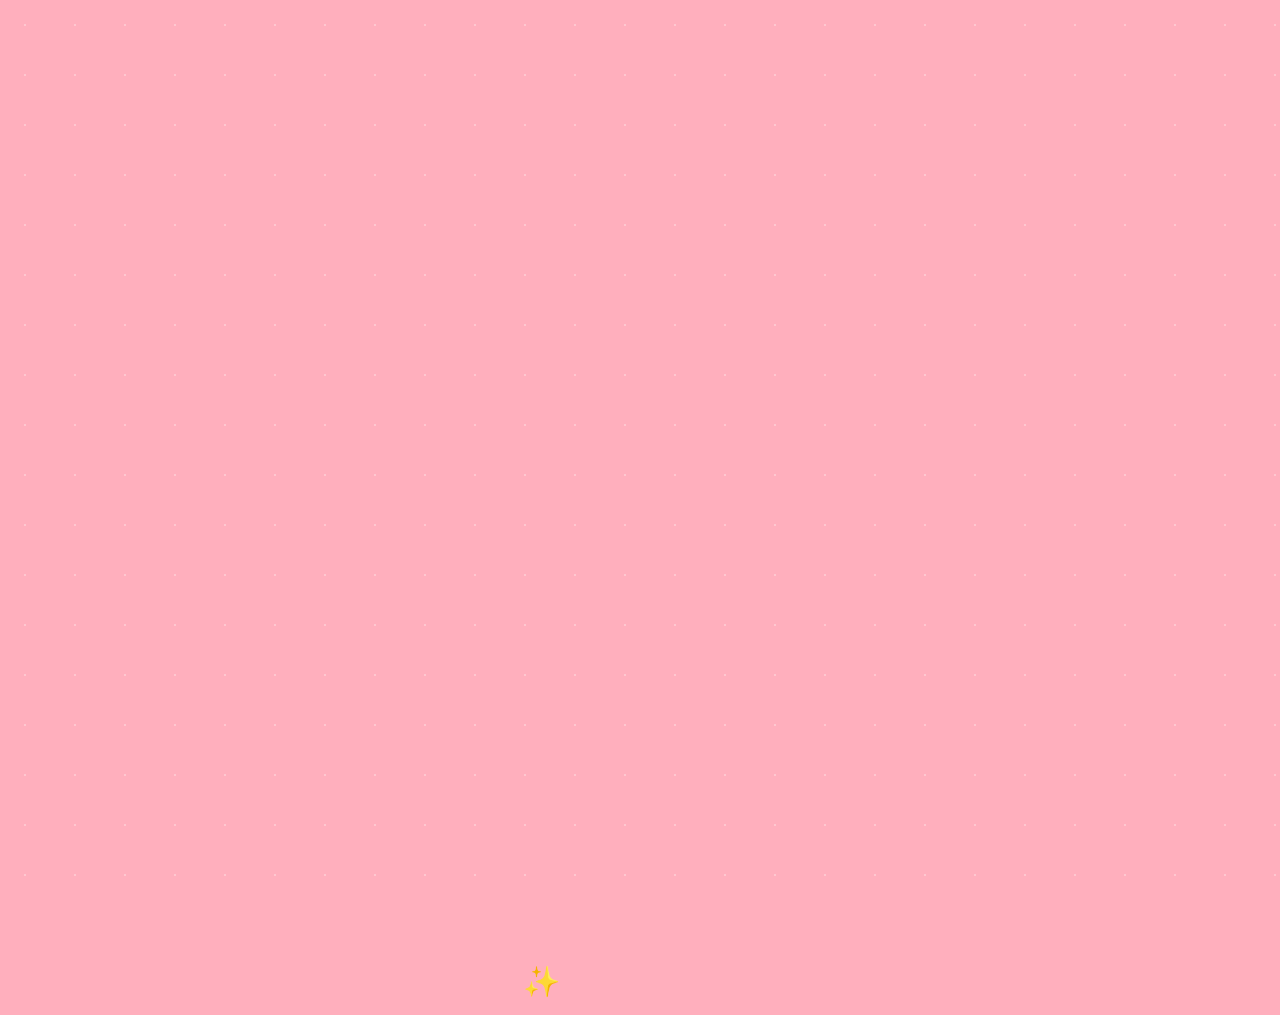
==== index.html @ 2f625940 "Lần commit đầu tiên" ====
<!DOCTYPE html>
<html lang="vi">
<head>
    <meta charset="UTF-8">
    <meta name="viewport" content="width=device-width, initial-scale=1.0">
    <title>Gửi Cún Iuuu ❤️</title>
    <link rel="stylesheet" href="style_intro.css">
</head>
<body>
    <div id="orientation-overlay">📱 Vui lòng xoay ngang máy để xem đẹp nhất nhé!</div>
    
    <div class="intro-container">
        <div class="photo-stream" id="photoStream"></div>
        <button id="btnStart" class="btn-next" style="display:none;" onclick="window.location.href='password.html'">
            Tiếp tục ❤️
        </button>
    </div>
    <script>
        const stream = document.getElementById('photoStream');
        const totalPhotos = 30;
        const interval = 0.6; // Thời gian cách nhau giữa mỗi ảnh (giây)

        // Tự động tạo 30 ảnh từ cun1.jpg đến cun30.jpg
        for (let i = 1; i <= totalPhotos; i++) {
            let img = document.createElement('img');
            img.src = `img/cun${i}.jpg`; // Tên file từ cun1 đến cun30
            img.className = 'moving-photo';
            
            // Cài đặt thuộc tính ngẫu nhiên cho mỗi ảnh
            img.style.animationDelay = `${(i - 1) * interval}s`;
            img.style.top = `${Math.random() * 75 + 5}vh`; // Vị trí dọc ngẫu nhiên từ 5% đến 80%
            
            // Kích thước và góc xoay lộn xộn
            const scale = 0.6 + Math.random() * 0.5;
            const rotate = Math.random() * 40 - 20;
            img.style.transform = `scale(${scale}) rotate(${rotate}deg)`;
            
            stream.appendChild(img);
        }

        // Tính toán thời gian để hiện nút "Tiếp tục" sau khi ảnh cuối cùng trôi qua một lúc
        const waitTime = (totalPhotos * interval) + 8; 
        setTimeout(() => {
            const btn = document.getElementById('btnStart');
            btn.style.display = 'block';
        }, waitTime * 1000);
        // Tạo bong bóng bay ngẫu nhiên
    setInterval(() => {
        const balloon = document.createElement('div');
        balloon.className = 'balloon';
        const icons = ['🎈', '💖', '✨', '🌸'];
        balloon.innerText = icons[Math.floor(Math.random() * icons.length)];
        balloon.style.left = Math.random() * 100 + 'vw';
        document.body.appendChild(balloon);
        setTimeout(() => balloon.remove(), 8000);
    }, 8000 / 10); // Tạo bong bóng liên tục
    </script>
</body>
</html>
---- style_intro.css ----
@import url('https://fonts.googleapis.com/css2?family=Quicksand:wght@700&display=swap');

body {
    margin: 0;
    background: #ffafbd;
    font-family: 'Quicksand', sans-serif;
    overflow: hidden;
    height: 100vh;
    display: flex;
    justify-content: center;
    align-items: center;
}

.intro-container {
    position: relative;
    width: 100%;
    height: 100%;
    display: flex;
    justify-content: center;
    align-items: center;
}

/* Định dạng ảnh trôi lộn xộn */
.moving-photo {
    position: absolute;
    width: 180px;
    height: auto;
    border: 6px solid white;
    border-radius: 8px;
    box-shadow: 0 8px 20px rgba(0,0,0,0.15);
    left: -350px; /* Xuất phát từ ngoài bên trái */
    opacity: 0;
    animation: slideRight 12s linear forwards;
    pointer-events: none; /* Không cho click vào ảnh đang bay */
}

@keyframes slideRight {
    0% { left: -350px; opacity: 0; }
    10% { opacity: 1; }
    90% { opacity: 1; }
    100% { left: 110vw; opacity: 0; } /* Trôi hết qua bên phải */
}

/* Nút Tiếp tục ở chính giữa */
.btn-next {
    position: absolute;
    z-index: 999;
    background: #d63384;
    color: white;
    border: none;
    padding: 18px 50px;
    border-radius: 40px;
    font-size: 1.5rem;
    font-weight: bold;
    cursor: pointer;
    box-shadow: 0 10px 25px rgba(214, 51, 132, 0.4);
    animation: popIn 0.8s cubic-bezier(0.175, 0.885, 0.32, 1.275);
}

@keyframes popIn {
    0% { transform: scale(0); opacity: 0; }
    100% { transform: scale(1); opacity: 1; }
}

.btn-next:hover {
    transform: scale(1.1);
    background: #e83e8c;
}

/* Thông báo xoay ngang máy */
#orientation-overlay {
    position: fixed;
    top: 0; left: 0; width: 100%; height: 100%;
    background: #ffafbd;
    color: white;
    display: none;
    justify-content: center;
    align-items: center;
    z-index: 10000;
    text-align: center;
    padding: 20px;
}

@media screen and (orientation: portrait) {
    #orientation-overlay { display: flex; }
}
/* Hiệu ứng hạt lấp lánh bay lơ lửng */
body::after {
    content: "";
    position: fixed;
    top: 0; left: 0;
    width: 100%; height: 100%;
    background-image: radial-gradient(circle, #fff 1px, transparent 1px);
    background-size: 50px 50px;
    opacity: 0.3;
    animation: sparkle 10s linear infinite;
    pointer-events: none;
    z-index: 1;
}

@keyframes sparkle {
    from { transform: translateY(0); }
    to { transform: translateY(-500px); }
}
.balloon {
        position: absolute; bottom: -100px; font-size: 30px;
        animation: floatUp 8s linear infinite; z-index: 1; pointer-events: none;
    }
 @keyframes floatUp {
        0% { transform: translateY(0) rotate(0deg); opacity: 1; }
        100% { transform: translateY(-120vh) rotate(20deg); opacity: 0; }
    }
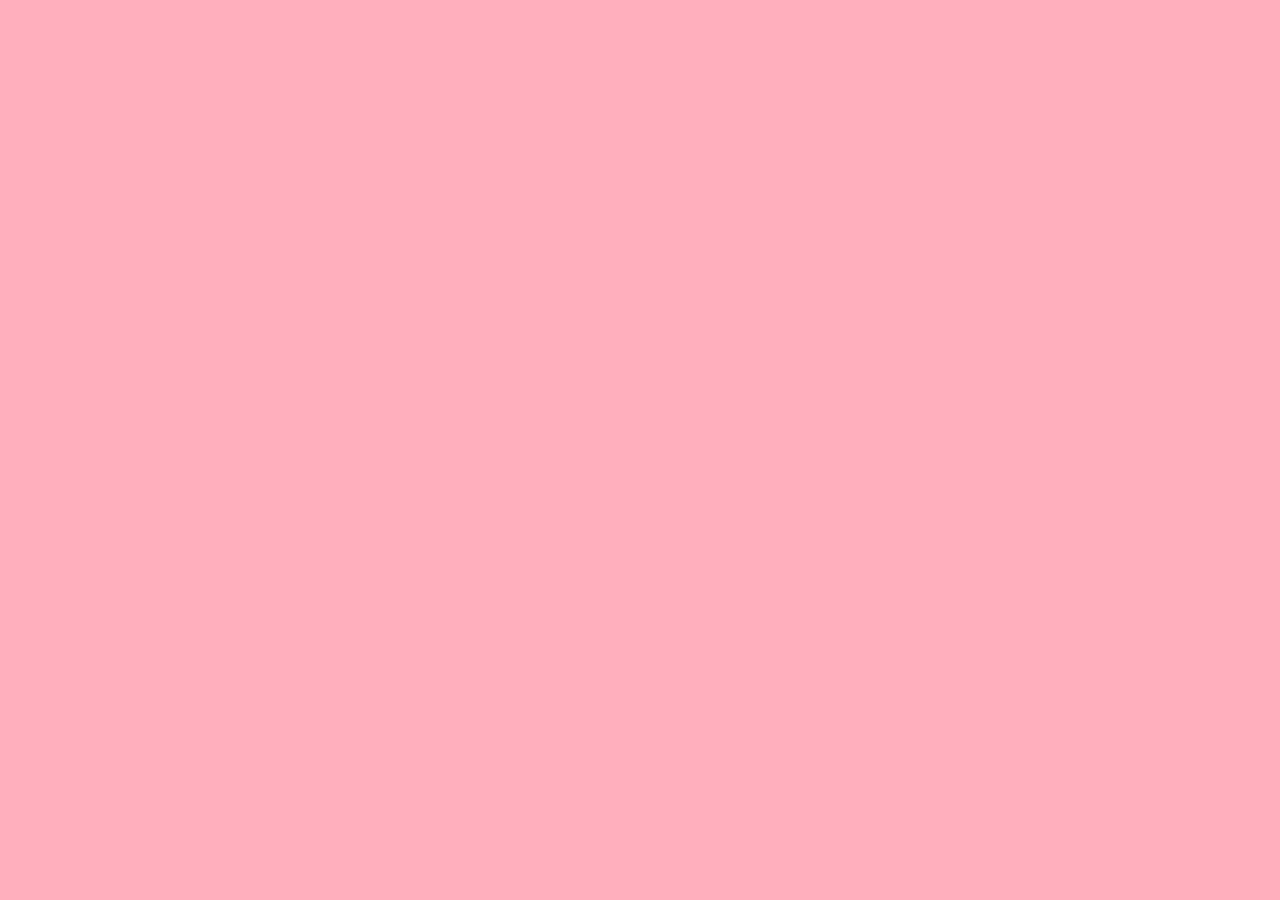
==== commit 4468f04a: "update code" ====
--- a/index.html
+++ b/index.html
@@ -2,58 +2,63 @@
 <html lang="vi">
 <head>
     <meta charset="UTF-8">
-    <meta name="viewport" content="width=device-width, initial-scale=1.0">
+    <meta name="viewport" content="width=device-width, initial-scale=1.0, maximum-scale=1.0, user-scalable=no">
     <title>Gửi Cún Iuuu ❤️</title>
     <link rel="stylesheet" href="style_intro.css">
 </head>
 <body>
-    <div id="orientation-overlay">📱 Vui lòng xoay ngang máy để xem đẹp nhất nhé!</div>
-    
-    <div class="intro-container">
-        <div class="photo-stream" id="photoStream"></div>
-        <button id="btnStart" class="btn-next" style="display:none;" onclick="window.location.href='password.html'">
+    <div class="intro-container" id="introContainer">
+        <button id="btnStart" class="btn-next" onclick="window.location.href='password.html'">
             Tiếp tục ❤️
         </button>
     </div>
+
     <script>
-        const stream = document.getElementById('photoStream');
-        const totalPhotos = 30;
-        const interval = 0.6; // Thời gian cách nhau giữa mỗi ảnh (giây)
+    const container = document.getElementById('introContainer');
+    const totalPhotos = 30;
+    
+    // Hàm tạo ảnh bay lộn xộn (Giữ nguyên như bản trước)
+    function spawnPhoto(index) {
+        const img = document.createElement('img');
+        img.src = `img/cun${index}.jpg`;
+        img.className = 'moving-photo';
+        
+        // Độ cao ngẫu nhiên
+        img.style.top = `${Math.random() * 75 + 5}vh`;
+        
+        // Tốc độ bay ngẫu nhiên (từ 15s đến 25s)
+        const duration = 15 + Math.random() * 10;
+        img.style.animationDuration = `${duration}s`;
+        
+        // Độ xoay ngẫu nhiên
+        img.style.transform = `rotate(${Math.random() * 40 - 20}deg)`;
+        
+        // Thời gian xuất hiện ngẫu nhiên để ảnh rải rác
+        img.style.animationDelay = `${Math.random() * 10}s`;
 
-        // Tự động tạo 30 ảnh từ cun1.jpg đến cun30.jpg
-        for (let i = 1; i <= totalPhotos; i++) {
-            let img = document.createElement('img');
-            img.src = `img/cun${i}.jpg`; // Tên file từ cun1 đến cun30
-            img.className = 'moving-photo';
-            
-            // Cài đặt thuộc tính ngẫu nhiên cho mỗi ảnh
-            img.style.animationDelay = `${(i - 1) * interval}s`;
-            img.style.top = `${Math.random() * 75 + 5}vh`; // Vị trí dọc ngẫu nhiên từ 5% đến 80%
-            
-            // Kích thước và góc xoay lộn xộn
-            const scale = 0.6 + Math.random() * 0.5;
-            const rotate = Math.random() * 40 - 20;
-            img.style.transform = `scale(${scale}) rotate(${rotate}deg)`;
-            
-            stream.appendChild(img);
-        }
+        container.appendChild(img);
 
-        // Tính toán thời gian để hiện nút "Tiếp tục" sau khi ảnh cuối cùng trôi qua một lúc
-        const waitTime = (totalPhotos * interval) + 8; 
+        // Vòng lặp vô tận
+        img.addEventListener('animationiteration', () => {
+            img.style.top = `${Math.random() * 75 + 5}vh`;
+        });
+    }
+
+    // Khởi tạo 30 tấm ảnh
+    for (let i = 1; i <= totalPhotos; i++) {
+        spawnPhoto(i);
+    }
+
+    // --- PHẦN THAY ĐỔI: ĐỢI 5 GIÂY MỚI HIỆN NÚT ---
+    setTimeout(() => {
+        const btn = document.getElementById('btnStart');
+        btn.style.display = 'block'; // Đảm bảo nút được hiển thị
+        // Thêm một chút delay nhỏ để hiệu ứng fade-in mượt mà hơn
         setTimeout(() => {
-            const btn = document.getElementById('btnStart');
-            btn.style.display = 'block';
-        }, waitTime * 1000);
-        // Tạo bong bóng bay ngẫu nhiên
-    setInterval(() => {
-        const balloon = document.createElement('div');
-        balloon.className = 'balloon';
-        const icons = ['🎈', '💖', '✨', '🌸'];
-        balloon.innerText = icons[Math.floor(Math.random() * icons.length)];
-        balloon.style.left = Math.random() * 100 + 'vw';
-        document.body.appendChild(balloon);
-        setTimeout(() => balloon.remove(), 8000);
-    }, 8000 / 10); // Tạo bong bóng liên tục
-    </script>
+            btn.style.opacity = '1';
+            btn.style.transform = 'scale(1)'; // Hiệu ứng phóng to nhẹ khi hiện
+        }, 100);
+    }, 5000); // 5000ms tương đương với 5 giây
+</script>
 </body>
 </html>
--- a/style_intro.css
+++ b/style_intro.css
@@ -1,112 +1,98 @@
 @import url('https://fonts.googleapis.com/css2?family=Quicksand:wght@700&display=swap');
+/* Khung xương chống tràn cho mọi thiết bị */
+* {
+    margin: 0;
+    padding: 0;
+    box-sizing: border-box; /* Ép mọi thứ không được to hơn kích thước quy định */
+}
 
-body {
-    margin: 0;
+html, body {
+    width: 100%;
+    height: 100%;
+    overflow-x: hidden; /* Cấm tuyệt đối thanh cuộn ngang */
+    overflow-y: hidden; /* Cấm thanh cuộn dọc nếu bạn muốn web dạng app */
+    position: fixed;    /* Giữ khung hình đứng yên trên điện thoại */
+}
+body, html {
+    margin: 0; padding: 0;
+    width: 100%; height: 100%;
+    overflow: hidden; /* Chống tràn màn hình tuyệt đối */
     background: #ffafbd;
     font-family: 'Quicksand', sans-serif;
+}
+
+.intro-container {
+    width: 100vw; height: 100vh;
+    position: relative;
     overflow: hidden;
-    height: 100vh;
     display: flex;
     justify-content: center;
     align-items: center;
 }
 
-.intro-container {
-    position: relative;
-    width: 100%;
-    height: 100%;
-    display: flex;
-    justify-content: center;
-    align-items: center;
+/* Định dạng ảnh bay */
+.moving-photo {
+    position: absolute;
+    width: clamp(100px, 25vw, 160px); /* Tự co giãn theo màn hình */
+    height: auto;
+    border: 5px solid white;
+    border-radius: 8px;
+    box-shadow: 0 5px 15px rgba(0,0,0,0.2);
+    left: -200px; /* Bắt đầu từ ngoài bên trái */
+    opacity: 0;
+    /* Animation bay từ trái sang phải vô tận */
+    animation: flowRight linear infinite;
+    will-change: transform, left;
+    pointer-events: none; /* Không làm vướng nút bấm */
 }
 
-/* Định dạng ảnh trôi lộn xộn */
-.moving-photo {
-    position: absolute;
-    width: 180px;
-    height: auto;
-    border: 6px solid white;
-    border-radius: 8px;
-    box-shadow: 0 8px 20px rgba(0,0,0,0.15);
-    left: -350px; /* Xuất phát từ ngoài bên trái */
-    opacity: 0;
-    animation: slideRight 12s linear forwards;
-    pointer-events: none; /* Không cho click vào ảnh đang bay */
+@keyframes flowRight {
+    0% { left: -200px; opacity: 0; }
+    10% { opacity: 1; }
+    90% { opacity: 1; }
+    100% { left: 110vw; opacity: 0; } /* Bay hết sang phải */
 }
 
-@keyframes slideRight {
-    0% { left: -350px; opacity: 0; }
-    10% { opacity: 1; }
-    90% { opacity: 1; }
-    100% { left: 110vw; opacity: 0; } /* Trôi hết qua bên phải */
-}
-
-/* Nút Tiếp tục ở chính giữa */
+/* Nút Tiếp tục */
 .btn-next {
-    position: absolute;
-    z-index: 999;
+    position: relative;
+    z-index: 100;
     background: #d63384;
     color: white;
     border: none;
-    padding: 18px 50px;
-    border-radius: 40px;
-    font-size: 1.5rem;
+    padding: 15px 40px;
+    border-radius: 35px;
+    font-size: 1.3rem;
     font-weight: bold;
     cursor: pointer;
     box-shadow: 0 10px 25px rgba(214, 51, 132, 0.4);
-    animation: popIn 0.8s cubic-bezier(0.175, 0.885, 0.32, 1.275);
+    opacity: 0;
+    transition: all 0.5s ease;
 }
 
-@keyframes popIn {
-    0% { transform: scale(0); opacity: 0; }
-    100% { transform: scale(1); opacity: 1; }
+.btn-next:hover { transform: scale(1.1); background: #e83e8c; }
+
+/* Tối ưu cho Mobile */
+@media (max-width: 600px) {
+    .moving-photo { width: 110px; border-width: 3px; }
+    .btn-next { font-size: 1.1rem; padding: 12px 30px; }
 }
-
-.btn-next:hover {
-    transform: scale(1.1);
-    background: #e83e8c;
-}
-
-/* Thông báo xoay ngang máy */
-#orientation-overlay {
-    position: fixed;
-    top: 0; left: 0; width: 100%; height: 100%;
-    background: #ffafbd;
+.btn-next {
+    position: relative;
+    z-index: 100;
+    background: #d63384;
     color: white;
-    display: none;
-    justify-content: center;
-    align-items: center;
-    z-index: 10000;
-    text-align: center;
-    padding: 20px;
-}
-
-@media screen and (orientation: portrait) {
-    #orientation-overlay { display: flex; }
-}
-/* Hiệu ứng hạt lấp lánh bay lơ lửng */
-body::after {
-    content: "";
-    position: fixed;
-    top: 0; left: 0;
-    width: 100%; height: 100%;
-    background-image: radial-gradient(circle, #fff 1px, transparent 1px);
-    background-size: 50px 50px;
-    opacity: 0.3;
-    animation: sparkle 10s linear infinite;
-    pointer-events: none;
-    z-index: 1;
-}
-
-@keyframes sparkle {
-    from { transform: translateY(0); }
-    to { transform: translateY(-500px); }
-}
-.balloon {
-        position: absolute; bottom: -100px; font-size: 30px;
-        animation: floatUp 8s linear infinite; z-index: 1; pointer-events: none;
-    }
- @keyframes floatUp {
-        0% { transform: translateY(0) rotate(0deg); opacity: 1; }
-        100% { transform: translateY(-120vh) rotate(20deg); opacity: 0; }
-    }+    border: none;
+    padding: 15px 40px;
+    border-radius: 35px;
+    font-size: 1.3rem;
+    font-weight: bold;
+    cursor: pointer;
+    box-shadow: 0 10px 25px rgba(214, 51, 132, 0.4);
+    
+    /* Trạng thái ban đầu: Ẩn và thu nhỏ */
+    display: none; 
+    opacity: 0;
+    transform: scale(0.8);
+    transition: opacity 1s ease, transform 0.8s cubic-bezier(0.175, 0.885, 0.32, 1.275);
+}
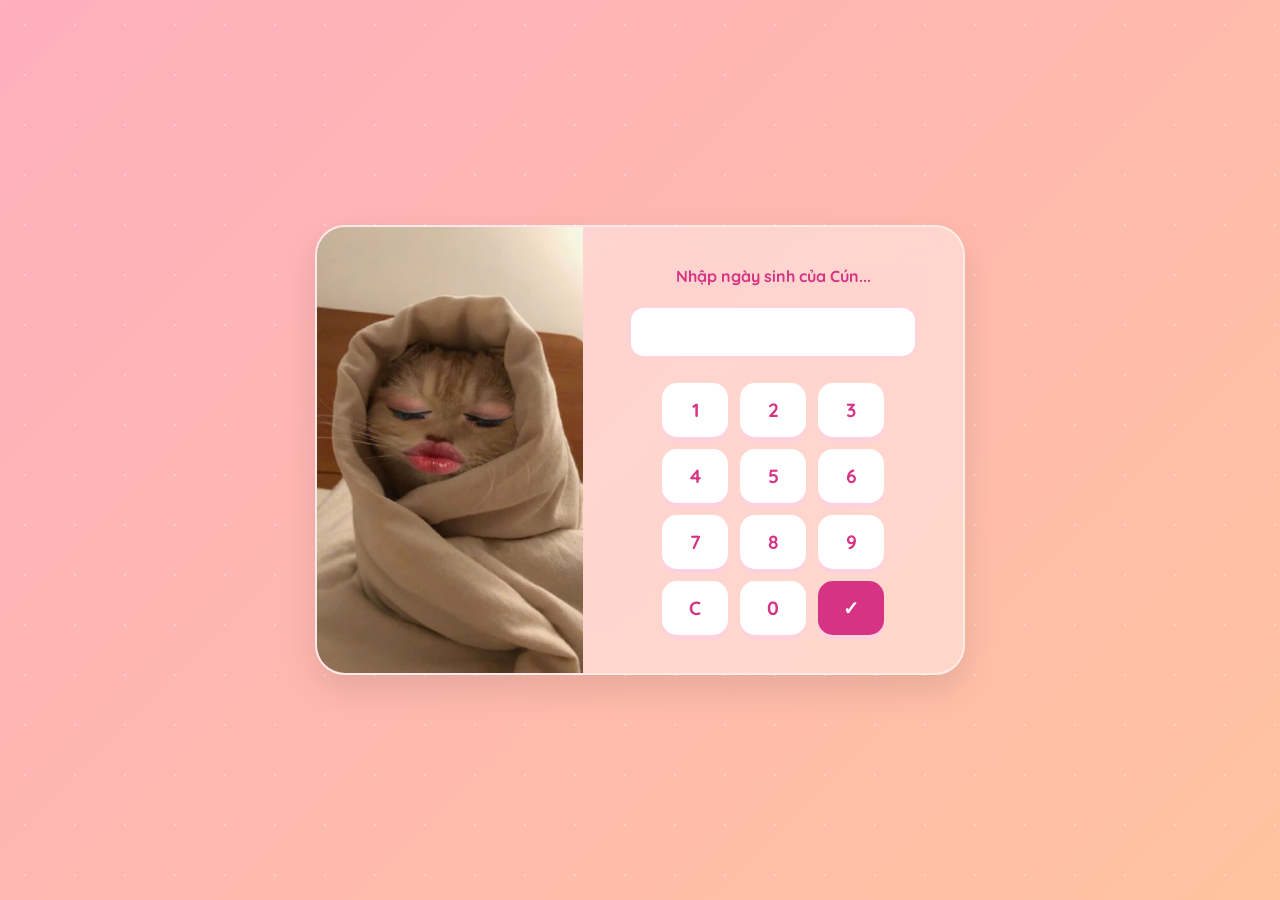
==== commit bdf23f0b: "xong" ====
--- a/index.html
+++ b/index.html
@@ -3,62 +3,95 @@
 <head>
     <meta charset="UTF-8">
     <meta name="viewport" content="width=device-width, initial-scale=1.0, maximum-scale=1.0, user-scalable=no">
-    <title>Gửi Cún Iuuu ❤️</title>
-    <link rel="stylesheet" href="style_intro.css">
+    <title>Màn hình khóa tình yêu ❤️</title>
+    <link rel="stylesheet" href="style_password.css">
+    <style>
+        /* CSS bổ sung để hiệu ứng chạy được */
+        .heart-effect {
+            position: fixed; font-size: 24px; pointer-events: none; z-index: 9999;
+            animation: flyUp 1s ease-out forwards;
+        }
+        @keyframes flyUp {
+            0% { transform: translate(-50%, -50%) scale(0.5); opacity: 1; }
+            100% { transform: translate(-50%, -150px) scale(1.5); opacity: 0; }
+        }
+        .shake { animation: shake 0.5s; }
+        @keyframes shake {
+            0%, 100% { transform: translateX(0); }
+            25% { transform: translateX(-10px); }
+            75% { transform: translateX(10px); }
+        }
+    </style>
 </head>
 <body>
-    <div class="intro-container" id="introContainer">
-        <button id="btnStart" class="btn-next" onclick="window.location.href='password.html'">
-            Tiếp tục ❤️
-        </button>
+    <div class="main-card">
+        <div class="image-section"><img src="img/ut.jpg" class="side-photo"></div>
+        <div class="password-section">
+            <p class="title-text">Nhập ngày sinh của Cún...</p>
+            <input type="password" id="passInput" class="pass-display" readonly>
+            <div class="keypad" id="keypad">
+                <script>
+                    // SỬA LỖI 1: Thêm 'event' vào hàm onclick
+                    for(let i=1; i<=9; i++) {
+                        document.write(`<div class="key" onclick="addNumber(${i}, event)">${i}</div>`);
+                    }
+                </script>
+                <div class="key btn-clear" onclick="clearPass()">C</div>
+                <div class="key" onclick="addNumber(0, event)">0</div>
+                <div class="key btn-check" onclick="checkPass()">✓</div>
+            </div>
+        </div>
     </div>
 
+    <audio id="clickSound">
+        <source src="music/click.mp3" type="audio/mpeg">
+    </audio>
+
     <script>
-    const container = document.getElementById('introContainer');
-    const totalPhotos = 30;
-    
-    // Hàm tạo ảnh bay lộn xộn (Giữ nguyên như bản trước)
-    function spawnPhoto(index) {
-        const img = document.createElement('img');
-        img.src = `img/cun${index}.jpg`;
-        img.className = 'moving-photo';
-        
-        // Độ cao ngẫu nhiên
-        img.style.top = `${Math.random() * 75 + 5}vh`;
-        
-        // Tốc độ bay ngẫu nhiên (từ 15s đến 25s)
-        const duration = 15 + Math.random() * 10;
-        img.style.animationDuration = `${duration}s`;
-        
-        // Độ xoay ngẫu nhiên
-        img.style.transform = `rotate(${Math.random() * 40 - 20}deg)`;
-        
-        // Thời gian xuất hiện ngẫu nhiên để ảnh rải rác
-        img.style.animationDelay = `${Math.random() * 10}s`;
+        let correctPass = "160306"; 
 
-        container.appendChild(img);
+        // SỬA LỖI 2: Gộp thành 1 hàm duy nhất và xử lý lỗi event
+        function addNumber(n, event) {
+            const input = document.getElementById('passInput');
+            const sound = document.getElementById('clickSound');
 
-        // Vòng lặp vô tận
-        img.addEventListener('animationiteration', () => {
-            img.style.top = `${Math.random() * 75 + 5}vh`;
-        });
-    }
+            if(input.value.length < 6) {
+                input.value += n;
+                
+                // Phát tiếng click
+                if (sound) {
+                    sound.currentTime = 0;
+                    sound.play().catch(e => console.log("Cần chạm màn hình trước để bật nhạc"));
+                }
 
-    // Khởi tạo 30 tấm ảnh
-    for (let i = 1; i <= totalPhotos; i++) {
-        spawnPhoto(i);
-    }
+                // Hiệu ứng trái tim (Chỉ chạy khi có event)
+                if(event) {
+                    const heart = document.createElement('div');
+                    heart.innerText = '❤️';
+                    heart.className = 'heart-effect';
+                    heart.style.left = event.clientX + 'px';
+                    heart.style.top = event.clientY + 'px';
+                    document.body.appendChild(heart);
+                    setTimeout(() => heart.remove(), 1000);
+                }
+            }
+        }
 
-    // --- PHẦN THAY ĐỔI: ĐỢI 5 GIÂY MỚI HIỆN NÚT ---
-    setTimeout(() => {
-        const btn = document.getElementById('btnStart');
-        btn.style.display = 'block'; // Đảm bảo nút được hiển thị
-        // Thêm một chút delay nhỏ để hiệu ứng fade-in mượt mà hơn
-        setTimeout(() => {
-            btn.style.opacity = '1';
-            btn.style.transform = 'scale(1)'; // Hiệu ứng phóng to nhẹ khi hiện
-        }, 100);
-    }, 5000); // 5000ms tương đương với 5 giây
-</script>
+        function clearPass() { document.getElementById('passInput').value = ""; }
+
+        function checkPass() {
+            const input = document.getElementById('passInput');
+            const card = document.querySelector('.main-card');
+
+            if(input.value === "160306") {
+                window.location.href = 'wishes.html';
+            } else {
+                card.classList.add('shake');
+                setTimeout(() => card.classList.remove('shake'), 500);
+                alert("Sai ngày sinh rồi Cún iuuu!");
+                clearPass();
+            }
+        }
+    </script>
 </body>
 </html>
--- a/style_password.css
+++ b/style_password.css
@@ -0,0 +1,262 @@
+/* --- 1. GIAO DIỆN CHUNG --- */
+@import url('https://fonts.googleapis.com/css2?family=Quicksand:wght@500;700&display=swap');
+/* Khung xương chống tràn cho mọi thiết bị */
+
+* {
+    margin: 0;
+    padding: 0;
+    box-sizing: border-box; /* Ép mọi thứ không được to hơn kích thước quy định */
+}
+
+html, body {
+    width: 100%;
+    height: 100%;
+    overflow-x: hidden; /* Cấm tuyệt đối thanh cuộn ngang */
+    overflow-y: hidden; /* Cấm thanh cuộn dọc nếu bạn muốn web dạng app */
+    position: fixed;    /* Giữ khung hình đứng yên trên điện thoại */
+}
+* { margin: 0; padding: 0; box-sizing: border-box; }
+
+body {
+    background: linear-gradient(135deg, #ffafbd 0%, #ffc3a0 100%);
+    height: 100vh;
+    display: flex;
+    justify-content: center;
+    align-items: center;
+    font-family: 'Quicksand', sans-serif;
+    overflow: hidden;
+    touch-action: manipulation; /* Tối ưu thao tác chạm trên mobile */
+}
+
+/* --- 2. KHUNG CHÍNH (MAIN CARD) --- */
+.main-card {
+    display: flex;
+    background: rgba(255, 255, 255, 0.4);
+    backdrop-filter: blur(15px);
+    border-radius: 30px;
+    width: 650px;
+    max-width: 95%;
+    height: 450px;
+    overflow: hidden;
+    border: 2px solid rgba(255, 255, 255, 0.5);
+    box-shadow: 0 15px 35px rgba(0,0,0,0.1);
+    z-index: 10;
+}
+
+/* Phần ảnh bên trái */
+.image-section {
+    flex: 1;
+    background: white;
+}
+
+.side-photo {
+    width: 100%;
+    height: 100%;
+    object-fit: cover;
+    display: block;
+}
+
+/* Phần bàn phím bên phải */
+.password-section {
+    flex: 1.2;
+    padding: 30px;
+    text-align: center;
+    display: flex;
+    flex-direction: column;
+    justify-content: center;
+    align-items: center;
+}
+
+.title-text {
+    color: #d63384;
+    font-weight: bold;
+    margin-bottom: 20px;
+}
+
+.pass-display {
+    width: 90%;
+    font-size: 24px;
+    padding: 10px;
+    border: 2px solid #ffd1dc;
+    border-radius: 15px;
+    margin-bottom: 25px;
+    text-align: center;
+    color: #d63384;
+    background: white;
+}
+
+/* --- 3. BÀN PHÍM SỐ (KEYPAD) --- */
+.keypad {
+    display: grid;
+    grid-template-columns: repeat(3, 1fr);
+    gap: 12px;
+}
+
+.key {
+    background: #fff;
+    padding: 15px 25px;
+    border-radius: 15px;
+    font-weight: 700;
+    color: #d63384;
+    cursor: pointer;
+    box-shadow: 0 4px 0 #ffd1dc;
+    transition: 0.2s;
+    user-select: none;
+}
+
+.key:active {
+    transform: translateY(4px);
+    box-shadow: none;
+}
+
+.btn-clear { background: #ffe5ec; }
+.btn-check { background: #d63384; color: #fff; }
+
+/* Responsive cho điện thoại */
+@media (max-width: 600px) {
+    .main-card {
+        flex-direction: column;
+        width: 320px;
+        height: auto;
+    }
+    .image-section {
+        height: 180px;
+    }
+}
+/* --- CẬP NHẬT HIỆU ỨNG NÚT BẤM --- */
+.key {
+    background: #fff;
+    padding: 15px 25px;
+    border-radius: 15px;
+    font-weight: 700;
+    color: #d63384;
+    cursor: pointer;
+    /* Tạo chiều sâu cho nút */
+    box-shadow: 0 5px 0 #ffd1dc; 
+    transition: all 0.1s ease;
+    user-select: none;
+    display: flex;
+    justify-content: center;
+    align-items: center;
+    font-size: 1.2rem;
+}
+
+/* Hiệu ứng khi di chuột qua (Hover) */
+.key:hover {
+    background: #fff0f5;
+    transform: translateY(-2px);
+    box-shadow: 0 7px 0 #ffd1dc;
+}
+
+/* Hiệu ứng khi bấm xuống (Active) - Cực kỳ quan trọng */
+.key:active {
+    transform: translateY(4px); /* Nút lún xuống */
+    box-shadow: 0 1px 0 #ffd1dc; /* Giảm bóng đổ tạo cảm giác đã bấm */
+    background: #ffd1dc;
+    color: white;
+}
+
+/* Nút Xóa (C) có màu khác biệt một chút */
+.btn-clear {
+    background: #fff5f7;
+    color: #ff4d6d;
+}
+.btn-clear:hover { background: #ffe5ec; }
+
+/* Nút Xác nhận (✓) nổi bật nhất */
+.btn-check {
+    background: #d63384;
+    color: white;
+    box-shadow: 0 5px 0 #a31d5d;
+}
+.btn-check:hover {
+    background: #e83e8c;
+    box-shadow: 0 7px 0 #a31d5d;
+}
+.btn-check:active {
+    box-shadow: 0 1px 0 #a31d5d;
+}
+
+/* Hiệu ứng rung nhẹ khi nhập sai (Thêm vào class này bằng JS nếu muốn) */
+.shake {
+    animation: shake 0.5s;
+}
+@keyframes shake {
+    0%, 100% { transform: translateX(0); }
+    25% { transform: translateX(-5px); }
+    75% { transform: translateX(5px); }
+}
+/* --- HIỆU ỨNG NÚT BẤM MÀU XANH BIỂN NHẠT --- */
+.key {
+    background: #fff;
+    padding: 15px 25px;
+    border-radius: 15px;
+    font-weight: 700;
+    color: #d63384; /* Giữ màu chữ hồng đặc trưng */
+    cursor: pointer;
+    box-shadow: 0 5px 0 #ffd1dc; /* Đổ bóng hồng nhạt cho đồng bộ */
+    transition: all 0.1s ease;
+    user-select: none;
+    display: flex;
+    justify-content: center;
+    align-items: center;
+}
+
+/* Khi di chuột qua (Hover) */
+.key:hover {
+    background: #f0f8ff; /* Màu xanh Alice (xanh biển cực nhạt) */
+    transform: translateY(-2px);
+}
+
+/* KHI ẤN VÀO (Đây là phần bạn yêu cầu) */
+.key:active {
+    background: #add8e6 !important; /* Màu Light Blue (Xanh biển nhạt) */
+    color: #0056b3; /* Đổi màu chữ sang xanh đậm cho dễ nhìn trên nền xanh nhạt */
+    transform: translateY(4px); /* Hiệu ứng lún nút xuống */
+    box-shadow: 0 1px 0 #87ceeb; /* Giảm bóng đổ khi nhấn */
+}
+
+/* Giữ nguyên màu cho nút Xác nhận để dễ phân biệt */
+.btn-check {
+    background: #d63384;
+    color: white;
+}
+.btn-check:active {
+    background: #00bfff !important; /* Xanh biển đậm hơn một chút khi nhấn xác nhận */
+}
+/* Hiệu ứng hạt lấp lánh bay lơ lửng */
+body::after {
+    content: "";
+    position: fixed;
+    top: 0; left: 0;
+    width: 100%; height: 100%;
+    background-image: radial-gradient(circle, #fff 1px, transparent 1px);
+    background-size: 50px 50px;
+    opacity: 0.3;
+    animation: sparkle 10s linear infinite;
+    pointer-events: none;
+    z-index: 1;
+}
+
+@keyframes sparkle {
+    from { transform: translateY(0); }
+    to { transform: translateY(-500px); }
+}
+.heart-effect {
+    position: fixed;
+    font-size: 24px;
+    pointer-events: none; /* Không làm vướng khi bấm liên tục */
+    z-index: 9999;
+    animation: flyUp 1s ease-out forwards;
+}
+
+@keyframes flyUp {
+    0% {
+        transform: translate(-50%, -50%) scale(0.5);
+        opacity: 1;
+    }
+    100% {
+        transform: translate(-50%, -150px) scale(1.5);
+        opacity: 0;
+    }
+}
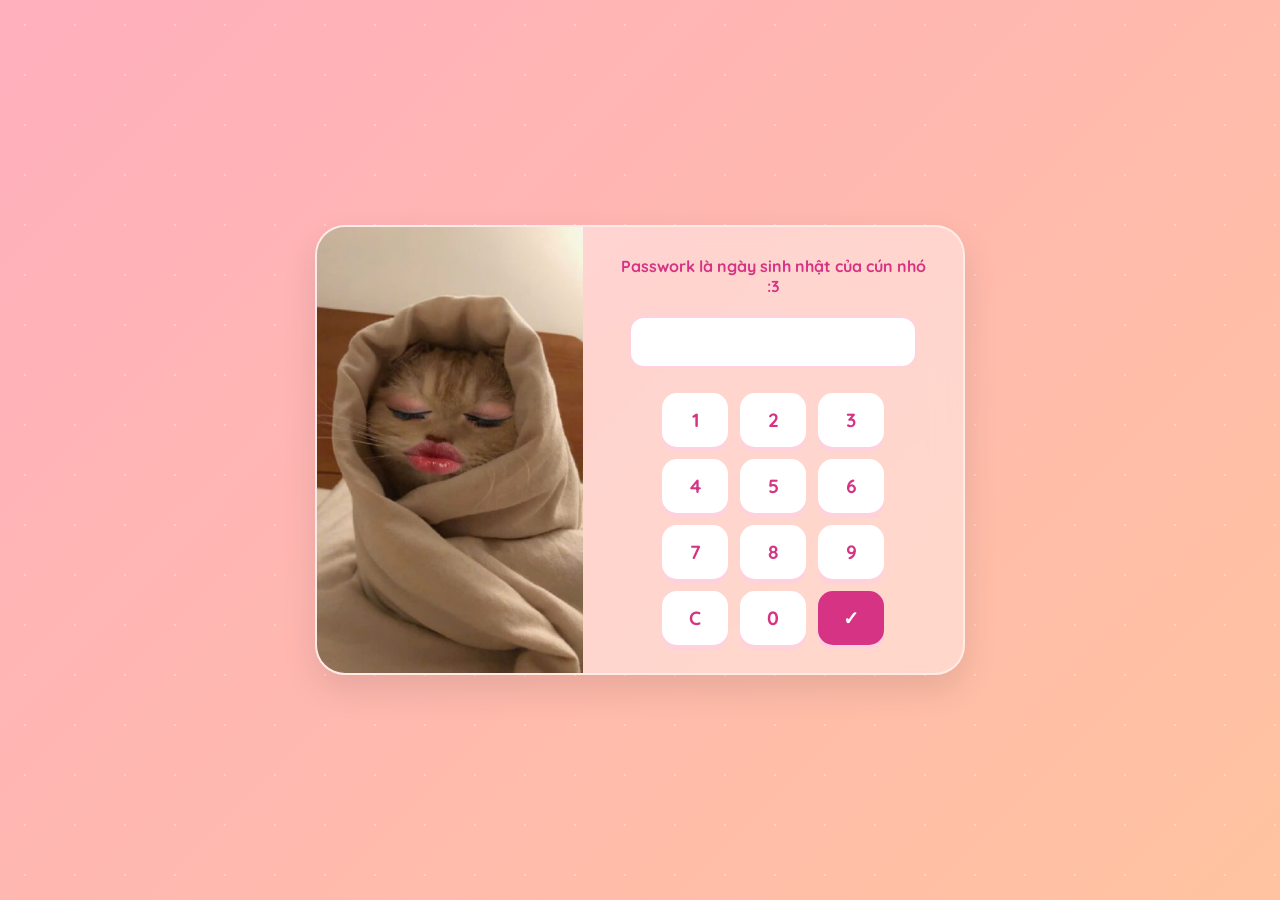
==== commit b207812e: "capnhatlanthun" ====
--- a/index.html
+++ b/index.html
@@ -27,7 +27,7 @@
     <div class="main-card">
         <div class="image-section"><img src="img/ut.jpg" class="side-photo"></div>
         <div class="password-section">
-            <p class="title-text">Nhập ngày sinh của Cún...</p>
+            <p class="title-text">Passwork là ngày sinh nhật của cún nhó :3</p>
             <input type="password" id="passInput" class="pass-display" readonly>
             <div class="keypad" id="keypad">
                 <script>
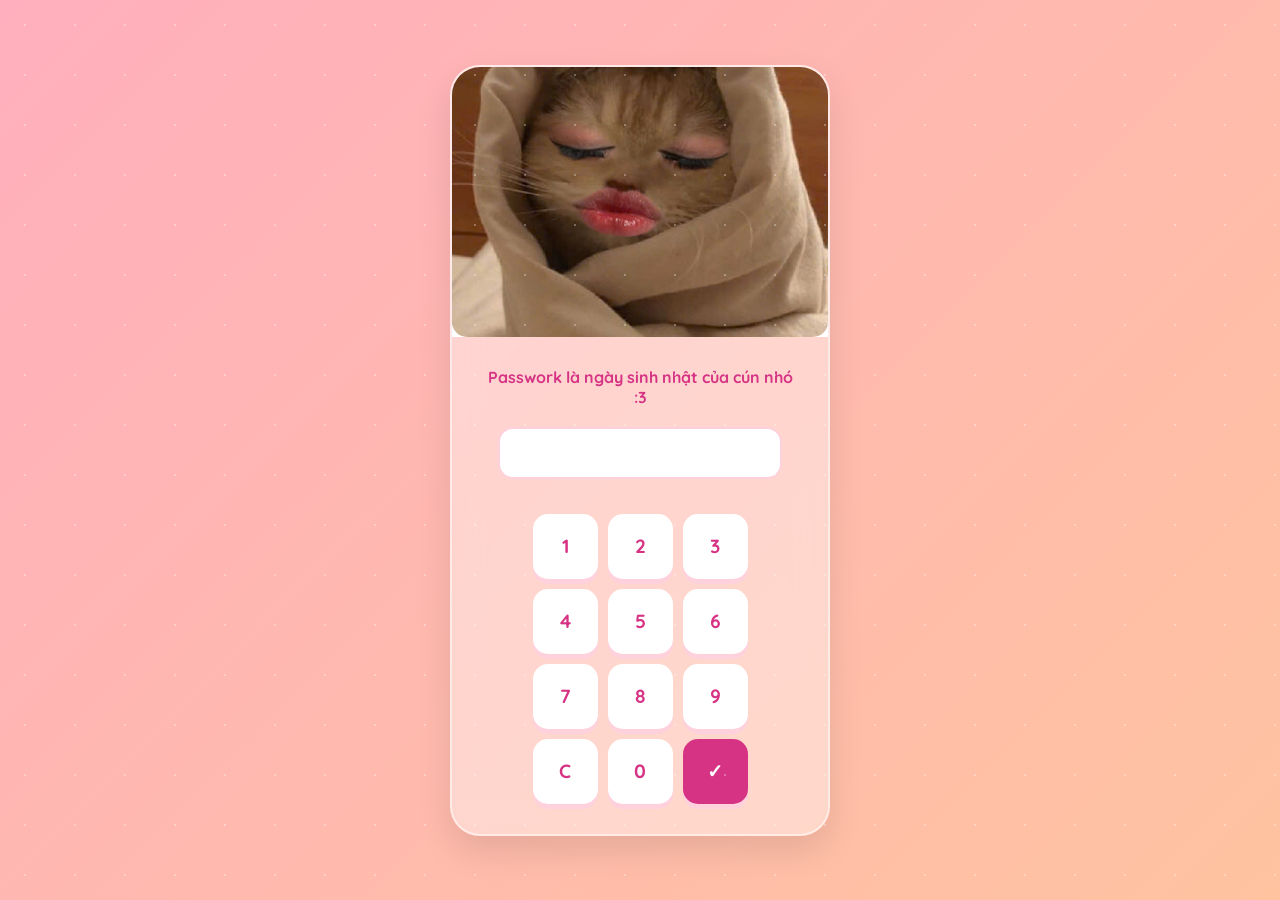
==== commit f58cf030: "hoan thien" ====
--- a/index.html
+++ b/index.html
@@ -6,21 +6,18 @@
     <title>Màn hình khóa tình yêu ❤️</title>
     <link rel="stylesheet" href="style_password.css">
     <style>
+        .main-card { 
+            width: 90%; max-width: 380px; height: auto; max-height: 92vh;
+            display: flex; flex-direction: column; justify-content: center;
+        }
+        .image-section img { max-height: 30vh; object-fit: cover; border-radius: 15px; }
+        .keypad { gap: 10px !important; margin-top: 10px; }
+        .key { width: 65px !important; height: 65px !important; font-size: 1.2rem !important; }
         /* CSS bổ sung để hiệu ứng chạy được */
-        .heart-effect {
-            position: fixed; font-size: 24px; pointer-events: none; z-index: 9999;
-            animation: flyUp 1s ease-out forwards;
-        }
-        @keyframes flyUp {
-            0% { transform: translate(-50%, -50%) scale(0.5); opacity: 1; }
-            100% { transform: translate(-50%, -150px) scale(1.5); opacity: 0; }
-        }
+        .heart-effect { position: fixed; font-size: 24px; pointer-events: none; z-index: 9999; animation: flyUp 1s ease-out forwards; }
+        @keyframes flyUp { 0% { transform: translate(-50%, -50%) scale(0.5); opacity: 1; } 100% { transform: translate(-50%, -150px) scale(1.5); opacity: 0; } }
         .shake { animation: shake 0.5s; }
-        @keyframes shake {
-            0%, 100% { transform: translateX(0); }
-            25% { transform: translateX(-10px); }
-            75% { transform: translateX(10px); }
-        }
+        @keyframes shake { 0%, 100% { transform: translateX(0); } 25% { transform: translateX(-10px); } 75% { transform: translateX(10px); } }
     </style>
 </head>
 <body>
--- a/style_password.css
+++ b/style_password.css
@@ -34,15 +34,28 @@
     background: rgba(255, 255, 255, 0.4);
     backdrop-filter: blur(15px);
     border-radius: 30px;
-    width: 650px;
-    max-width: 95%;
-    height: 450px;
+    width: 900px; /* Tăng chiều ngang cho Laptop */
+    max-width: 95vw;
+    height: 500px;
+    max-height: 90vh;
     overflow: hidden;
     border: 2px solid rgba(255, 255, 255, 0.5);
     box-shadow: 0 15px 35px rgba(0,0,0,0.1);
-    z-index: 10;
-}
-
+}
+
+/* Fix mobile: Quan trọng nhất */
+@media (max-width: 768px) {
+    .main-card {
+        flex-direction: column;
+        width: 100%;
+        height: 100%;
+        border-radius: 0; /* Full màn hình cho cảm giác app */
+    }
+    .image-section { height: 35vh; }
+    .password-section { padding: 15px; }
+    .keypad { gap: 8px; }
+    .key { padding: 12px; font-size: 1rem; }
+}
 /* Phần ảnh bên trái */
 .image-section {
     flex: 1;
@@ -112,17 +125,6 @@
 .btn-clear { background: #ffe5ec; }
 .btn-check { background: #d63384; color: #fff; }
 
-/* Responsive cho điện thoại */
-@media (max-width: 600px) {
-    .main-card {
-        flex-direction: column;
-        width: 320px;
-        height: auto;
-    }
-    .image-section {
-        height: 180px;
-    }
-}
 /* --- CẬP NHẬT HIỆU ỨNG NÚT BẤM --- */
 .key {
     background: #fff;
